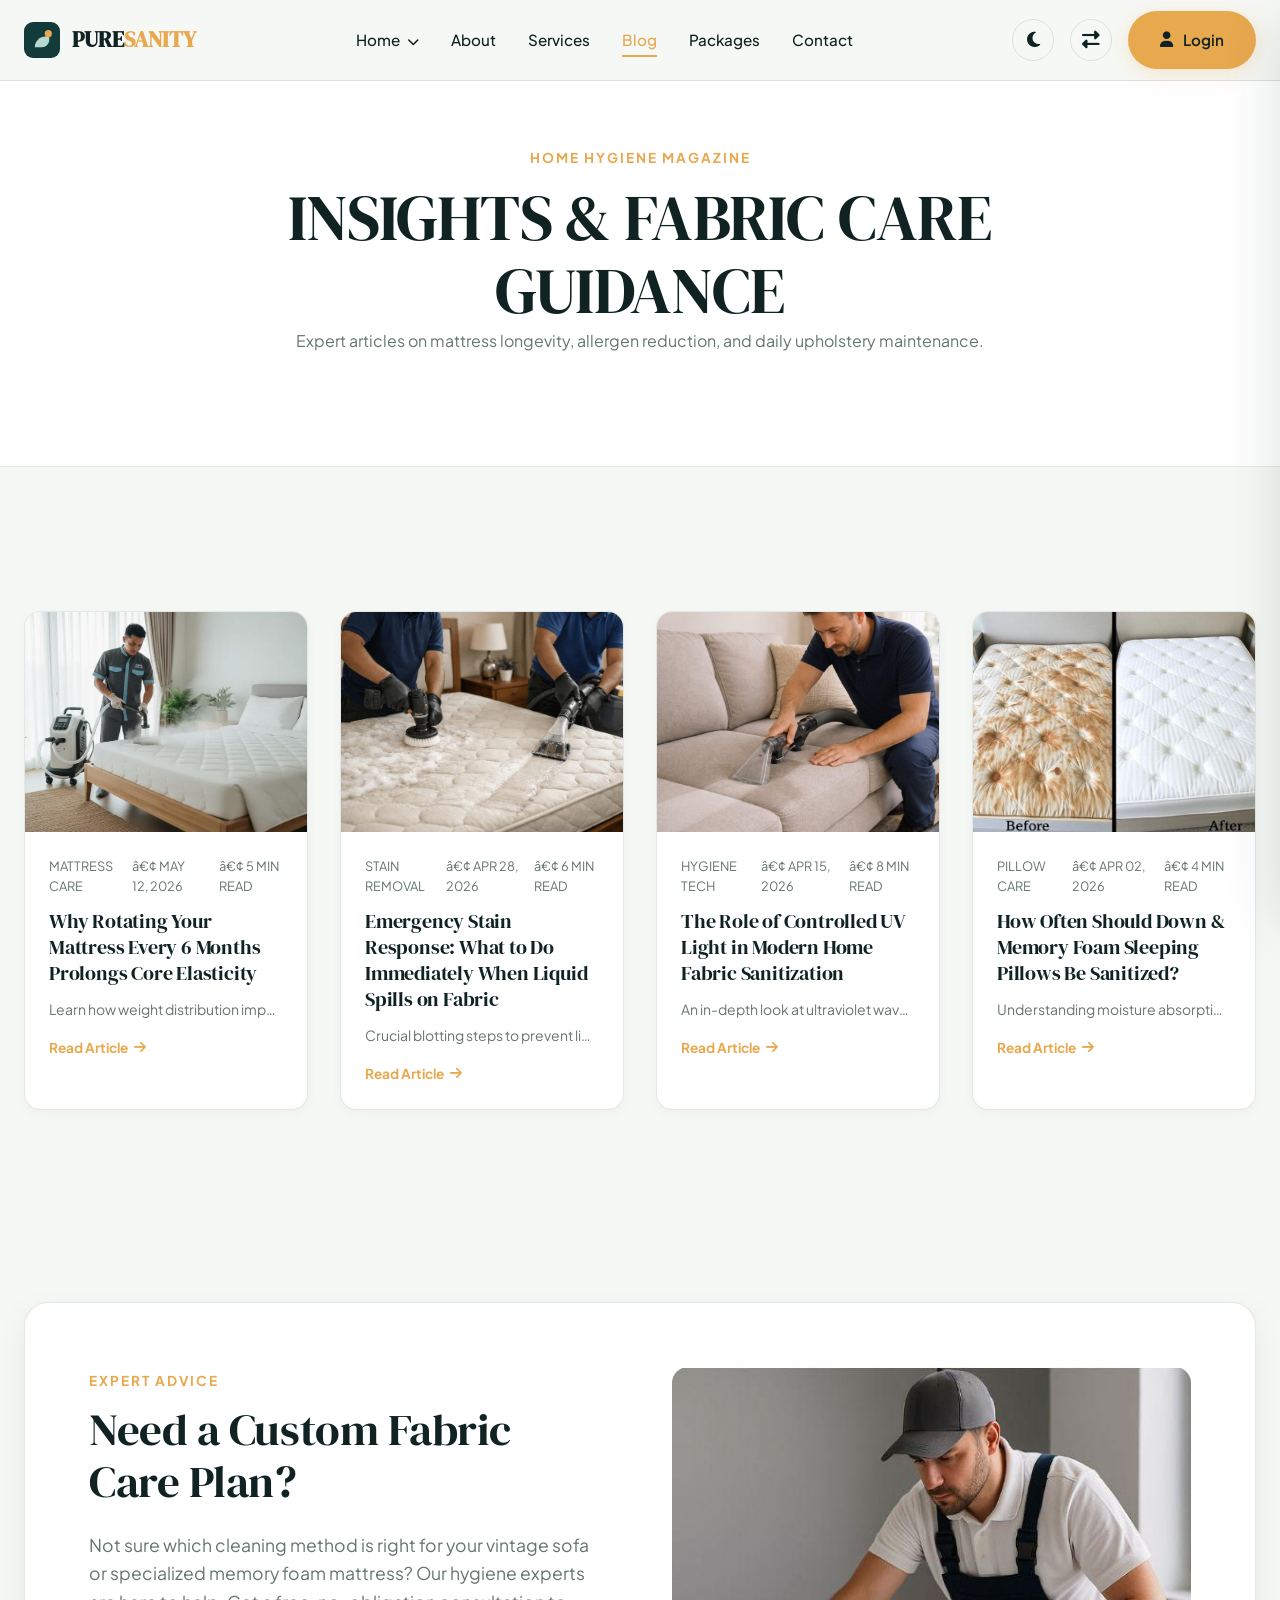
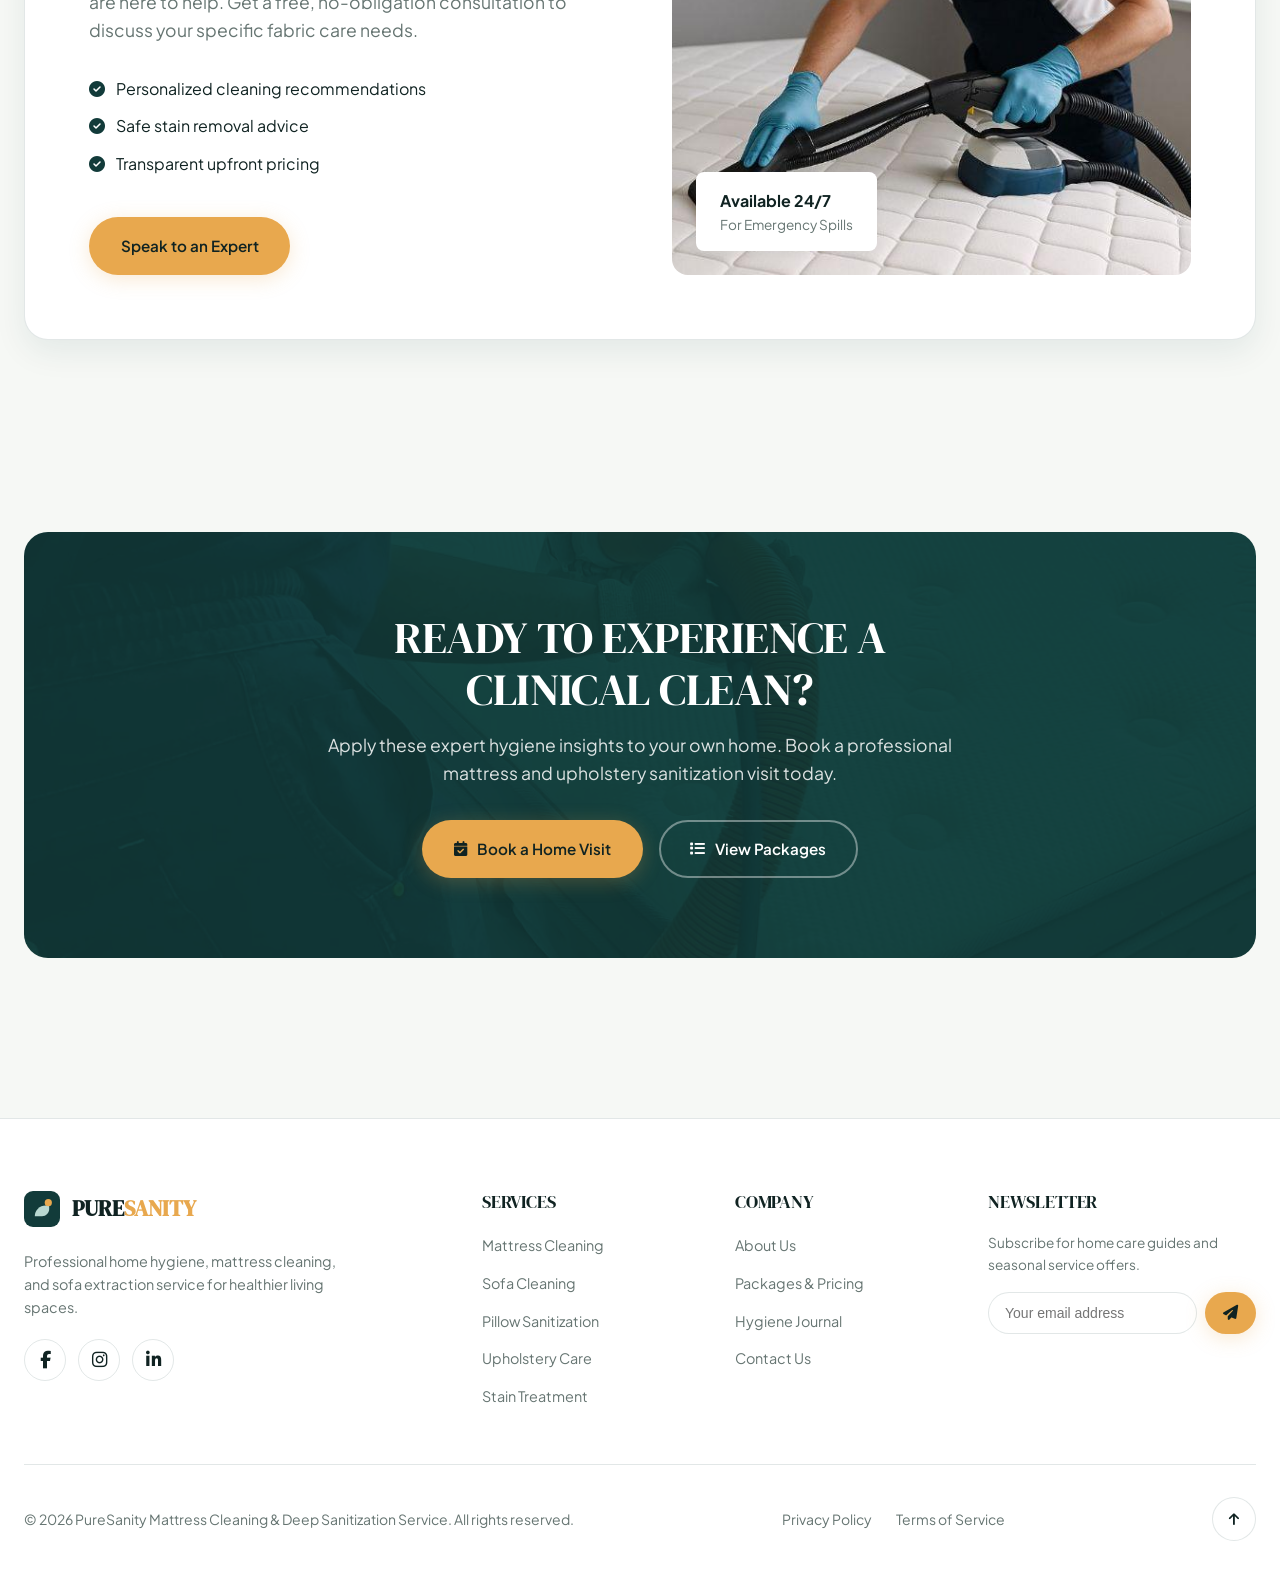
==== blog.html @ ee9d286a "Initial commit" ====
﻿<!DOCTYPE html>
<html lang="en" data-theme="light" dir="ltr">
<head>
  <meta charset="UTF-8">
  <meta name="viewport" content="width=device-width, initial-scale=1.0">
  <title>Home Hygiene Magazine & Care Tips | PureSanity</title>
  <meta name="description" content="Explore expert articles, mattress maintenance guides, stain removal tips, and fabric care advice from PureSanity hygiene specialists.">
  
  <!-- Favicon -->
  <link rel="icon" type="image/svg+xml" href="assets/images/favicon.svg">
  
  <link rel="stylesheet" href="https://cdnjs.cloudflare.com/ajax/libs/font-awesome/6.4.0/css/all.min.css">
  <link rel="stylesheet" href="assets/css/style.css">
  <link rel="stylesheet" href="assets/css/rtl.css" id="rtl-stylesheet" disabled>
</head>
<body>

  <!-- HEADER -->
  <header class="site-header">
    <div class="container">
      <div class="navbar-inner">
        <a href="index.html" class="brand-logo">
          <svg viewBox="0 0 40 40" fill="none" xmlns="http://www.w3.org/2000/svg">
            <rect width="40" height="40" rx="10" fill="#123B3A"/>
            <path d="M12 28C12 21.3726 17.3726 16 24 16H28V20C28 24.4183 24.4183 28 20 28H12Z" fill="#B9D8D1"/>
            <circle cx="27" cy="13" r="4" fill="#E8A84E"/>
          </svg>
          <span>PURE<span class="highlight">SANITY</span></span>
        </a>

        <ul class="nav-menu">
          <li class="nav-dropdown">
            <a href="index.html" class="nav-link">Home <i class="fas fa-chevron-down" style="font-size: 0.75rem; margin-left: 4px;"></i></a>
            <ul class="dropdown-menu">
              <li><a href="index.html">Home 1 - Main Landing</a></li>
              <li><a href="home2.html">Home 2 - Hygiene Journal</a></li>
            </ul>
          </li>
          <li><a href="about.html" class="nav-link">About</a></li>
          <li><a href="services.html" class="nav-link">Services</a></li>
          <li><a href="blog.html" class="nav-link active">Blog</a></li>
          <li><a href="packages.html" class="nav-link">Packages</a></li>
          <li><a href="contact.html" class="nav-link">Contact</a></li>
        </ul>

        <div class="header-actions">
          <button class="icon-btn theme-toggle-btn"><i class="fas fa-cog"></i></button>
          <button class="icon-btn rtl-toggle-btn"><i class="fas fa-right-left"></i></button>
          <a href="login.html" class="btn btn-accent header-cta"><i class="fas fa-user"></i> Login</a>
          <button class="hamburger-btn"><i class="fas fa-bars"></i></button>
        </div>
      </div>
    </div>
  </header>

  <!-- MOBILE DRAWER -->
  <div class="mobile-drawer-overlay"></div>
  <aside class="mobile-drawer">
    <div class="drawer-header">
      <a href="index.html" class="brand-logo"><span>PURE<span class="highlight">SANITY</span></span></a>
      <button class="drawer-close-btn"><i class="fas fa-times"></i></button>
    </div>
    <ul class="drawer-links">
      <li><a href="index.html" class="drawer-link">Home 1 - Main Landing</a></li>
      <li><a href="home2.html" class="drawer-link">Home 2 - Hygiene Journal</a></li>
      <li><a href="about.html" class="drawer-link">About Us</a></li>
      <li><a href="services.html" class="drawer-link">Services</a></li>
      <li><a href="blog.html" class="drawer-link">Blog</a></li>
      <li><a href="packages.html" class="drawer-link">Packages</a></li>
      <li><a href="contact.html" class="drawer-link">Contact</a></li>
    </ul>
    <div class="drawer-footer" style="padding: 1.5rem 1rem; border-top: 1px solid var(--border-color); text-align: center;">
      <div style="display: flex; gap: 1rem; justify-content: center; margin-bottom: 1rem;">
        <button class="icon-btn theme-toggle-btn" aria-label="Toggle Theme"><i class="fas fa-cog"></i></button>
        <button class="icon-btn rtl-toggle-btn" aria-label="Toggle RTL"><i class="fas fa-right-left"></i></button>
      </div>
      <a href="login.html" class="btn btn-accent" style="width: 100%;"><i class="fas fa-user"></i> Login</a>
    </div>
  </aside>

  <main>
    <section class="section-padding" style="padding-top: 9rem; background: var(--card-bg); border-bottom: 1px solid var(--border-color);">
      <div class="container" style="text-align: center; max-width: 760px;">
        <span class="eyebrow">HOME HYGIENE MAGAZINE</span>
        <h1>INSIGHTS & FABRIC CARE GUIDANCE</h1>
        <p>Expert articles on mattress longevity, allergen reduction, and daily upholstery maintenance.</p>
      </div>
    </section>

    <!-- BLOG LISTING -->
    <section class="section-padding">
      <div class="container">
        
        <div class="blog-grid blog-grid-4">
          
          <!-- Article 1 -->
          <div class="blog-card">
            <div class="blog-card-img">
              <img src="image/dl6NIBAydapUE77KuL_OEEF1n1flhymvn40sT5fC1OxCrNCsSuR3wye9VZiqDlIWZXTJBAWCOGMWAYIOysOtWomRNqywPKfJl8BVs1adCQL2G90NB1WmTGNNVctzx9qe66_ns92P-P2A3EZnP33vRLMXw6JMaeAHyG3TJxriOOgk0.jpg" alt="Mattress Rotation Guide">
            </div>
            <div class="blog-card-body">
              <div class="blog-meta">
                <span>MATTRESS CARE</span>
                <span>â€¢ MAY 12, 2026</span>
                <span>â€¢ 5 MIN READ</span>
              </div>
              <h3 class="blog-card-title"><a href="blog-single.html">Why Rotating Your Mattress Every 6 Months Prolongs Core Elasticity</a></h3>
              <p style="font-size: 0.875rem; color: var(--text-muted);">Learn how weight distribution impacts memory foam longevity and structural support.</p>
              <a href="blog-single.html" class="explore-link" style="margin-top: 1rem;">Read Article <i class="fas fa-arrow-right"></i></a>
            </div>
          </div>

          <!-- Article 2 -->
          <div class="blog-card">
            <div class="blog-card-img">
              <img src="image/tya3EnGw61Cu-zsh71yIJkEiluRJcIaPoTgvw4shGCLXQYhsBDjV89UckmNe_ky3zL4SzfuLqpwl_73lXzEM37jmcVzTBxJXmE2Crdjz-wu1pGndozGb1Gnf0vyMTn_46pvSnzViJhTlkjoaK5GyVyQFrwRyvWnQ6Ntzdl6FoOC9n.jpg" alt="Sofa Stain Removal">
            </div>
            <div class="blog-card-body">
              <div class="blog-meta">
                <span>STAIN REMOVAL</span>
                <span>â€¢ APR 28, 2026</span>
                <span>â€¢ 6 MIN READ</span>
              </div>
              <h3 class="blog-card-title"><a href="blog-single.html">Emergency Stain Response: What to Do Immediately When Liquid Spills on Fabric</a></h3>
              <p style="font-size: 0.875rem; color: var(--text-muted);">Crucial blotting steps to prevent liquids from reaching foam layers before professional help arrives.</p>
              <a href="blog-single.html" class="explore-link" style="margin-top: 1rem;">Read Article <i class="fas fa-arrow-right"></i></a>
            </div>
          </div>

          <!-- Article 3 -->
          <div class="blog-card">
            <div class="blog-card-img">
              <img src="image/yEmttYD_Kvpm0fCVPF55JCp5E7gO4-sQ2zcJQA5-W-bUNsr9EAMIavuyRJEWamj61B3sYcUOmFOafXZwGLujO1IQx9Tq2B0OjSARPo9s43kVb30ddw6OnlsKKz8lia4y-xjT_1jtHDrrM-nFy-YL1Zc-AAq4r-UUAILDu6eZ5RDMP.jpg" alt="UV Sanitization Science">
            </div>
            <div class="blog-card-body">
              <div class="blog-meta">
                <span>HYGIENE TECH</span>
                <span>â€¢ APR 15, 2026</span>
                <span>â€¢ 8 MIN READ</span>
              </div>
              <h3 class="blog-card-title"><a href="blog-single.html">The Role of Controlled UV Light in Modern Home Fabric Sanitization</a></h3>
              <p style="font-size: 0.875rem; color: var(--text-muted);">An in-depth look at ultraviolet wavelength applications in luxury hospitality and residential cleaning.</p>
              <a href="blog-single.html" class="explore-link" style="margin-top: 1rem;">Read Article <i class="fas fa-arrow-right"></i></a>
            </div>
          </div>

          <!-- Article 4 -->
          <div class="blog-card">
            <div class="blog-card-img">
              <img src="image/q8H0C_YRwOpIqFPD79ptAo7LLPhJ_E8zvXwgB_cKk9FVRFvmv4TsnFOSdqrRx-gkIIw97zHYzXcmolZp5IwA8EQj0Nkrz7jN3ykR0abNM6gkh5mlPQ6JpXNdgbZCco-ezenVu-eUrrJzqsQSLPYqcwoz1ERtRuEUMztqMZ7q8qs9Y.jpg" alt="Pillow Care">
            </div>
            <div class="blog-card-body">
              <div class="blog-meta">
                <span>PILLOW CARE</span>
                <span>â€¢ APR 02, 2026</span>
                <span>â€¢ 4 MIN READ</span>
              </div>
              <h3 class="blog-card-title"><a href="blog-single.html">How Often Should Down & Memory Foam Sleeping Pillows Be Sanitized?</a></h3>
              <p style="font-size: 0.875rem; color: var(--text-muted);">Understanding moisture absorption in sleeping pillows and recommended maintenance intervals.</p>
              <a href="blog-single.html" class="explore-link" style="margin-top: 1rem;">Read Article <i class="fas fa-arrow-right"></i></a>
            </div>
          </div>

        </div>
      </div>
    </section>

    <!-- NEW RELATED CONTENT: EXPERT CONSULTATION -->
    <section class="section-padding" style="background: var(--bg-light);">
      <div class="container">
        <div class="expert-consultation-grid">
          <div class="consultation-text">
            <span class="eyebrow">EXPERT ADVICE</span>
            <h2 style="margin-bottom: 1.5rem;">Need a Custom Fabric Care Plan?</h2>
            <p style="margin-bottom: 2rem; color: var(--text-muted); font-size: 1.1rem; line-height: 1.6;">
              Not sure which cleaning method is right for your vintage sofa or specialized memory foam mattress? Our hygiene experts are here to help. Get a free, no-obligation consultation to discuss your specific fabric care needs.
            </p>
            <ul style="list-style: none; padding: 0; margin-bottom: 2.5rem;">
              <li style="margin-bottom: 0.75rem;"><i class="fas fa-check-circle" style="color: var(--primary); margin-right: 0.5rem;"></i> Personalized cleaning recommendations</li>
              <li style="margin-bottom: 0.75rem;"><i class="fas fa-check-circle" style="color: var(--primary); margin-right: 0.5rem;"></i> Safe stain removal advice</li>
              <li style="margin-bottom: 0.75rem;"><i class="fas fa-check-circle" style="color: var(--primary); margin-right: 0.5rem;"></i> Transparent upfront pricing</li>
            </ul>
            <a href="contact.html" class="btn btn-accent">Speak to an Expert</a>
          </div>
          <div class="consultation-image" style="position: relative; border-radius: var(--radius-md); overflow: hidden; height: 100%;">
            <img src="image/g9Xo7cSd7O1MMD3TKFVMG4cgk4uLA_6QGSN-Wn8C1u-XYD8Ra-OvwgX6mcbpgKLCoO9axcBpm4nFhCcw552-OdDpyihA-JMtOiqJEh4iyL86bXnYjOjUSoVpYNtvNSuGQOFq6P3fgkwVxL3Fqi9hFDJyf_feH02I0a3GG2GqCZuIr.jpg" alt="Expert Consultation" style="width: 100%; height: 100%; object-fit: cover; min-height: 400px; display: block;">
            <div style="position: absolute; bottom: 1.5rem; left: 1.5rem; background: #fff; padding: 1rem 1.5rem; border-radius: var(--radius-sm); box-shadow: var(--shadow-sm);">
              <div style="font-weight: 700; color: var(--text-main);">Available 24/7</div>
              <div style="font-size: 0.85rem; color: var(--text-muted);">For Emergency Spills</div>
            </div>
          </div>
        </div>
      </div>
    </section>

    <!-- FINAL CTA -->
    <section class="section-padding">
      <div class="container">
        <div class="final-cta-banner">
          <img src="image/HHZ4Zm5hN92dmAQZLXfH4gGqvB8Gk0VfYqupTzXUiPyIZb5bsWShZ4RroW9Rx6xSZJa7ww0wHm56Y3ZehI201b3gEjHwFqMbpEDlKxvI5Yl-yypw3ZyNThmDAGVT_-dtKwiHGmbmqYxMK82MHRnz_6j9WUitwUxIB3h0O0Bu0B24B.jpg" alt="Bedroom Background" class="cta-bg-image">
          <div class="cta-content">
            <h2>READY TO EXPERIENCE A CLINICAL CLEAN?</h2>
            <p>Apply these expert hygiene insights to your own home. Book a professional mattress and upholstery sanitization visit today.</p>
            <div style="display: flex; gap: 1rem; justify-content: center; flex-wrap: wrap;">
              <a href="contact.html" class="btn btn-accent"><i class="fas fa-calendar-check"></i> Book a Home Visit</a>
              <a href="packages.html" class="btn btn-outline" style="color: #fff; border-color: rgba(255,255,255,0.4);"><i class="fas fa-list"></i> View Packages</a>
            </div>
          </div>
        </div>
      </div>
    </section>
  </main>

  <!-- FOOTER -->
  <footer class="site-footer">
    <div class="container">
      <div class="footer-grid">
        <!-- Brand Info -->
        <div class="footer-brand">
          <a href="index.html" class="brand-logo">
            <svg viewBox="0 0 40 40" fill="none" xmlns="http://www.w3.org/2000/svg">
              <rect width="40" height="40" rx="10" fill="#123B3A"/>
              <path d="M12 28C12 21.3726 17.3726 16 24 16H28V20C28 24.4183 24.4183 28 20 28H12Z" fill="#B9D8D1"/>
              <circle cx="27" cy="13" r="4" fill="#E8A84E"/>
            </svg>
            <span>PURE<span class="highlight">SANITY</span></span>
          </a>
          <p>Professional home hygiene, mattress cleaning, and sofa extraction service for healthier living spaces.</p>
          <div style="display: flex; gap: 0.75rem; margin-top: 1.25rem;">
            <a href="#" class="icon-btn" aria-label="Facebook"><i class="fab fa-facebook-f"></i></a>
            <a href="#" class="icon-btn" aria-label="Instagram"><i class="fab fa-instagram"></i></a>
            <a href="#" class="icon-btn" aria-label="LinkedIn"><i class="fab fa-linkedin-in"></i></a>
          </div>
        </div>

        <!-- Services Links -->
        <div class="footer-col">
          <h4>SERVICES</h4>
          <ul class="footer-links">
            <li><a href="services.html#mattress">Mattress Cleaning</a></li>
            <li><a href="services.html#sofa">Sofa Cleaning</a></li>
            <li><a href="services.html#pillow">Pillow Sanitization</a></li>
            <li><a href="services.html#upholstery">Upholstery Care</a></li>
            <li><a href="services.html#stain">Stain Treatment</a></li>
          </ul>
        </div>

        <!-- Company Links -->
        <div class="footer-col">
          <h4>COMPANY</h4>
          <ul class="footer-links">
            <li><a href="about.html">About Us</a></li>
            <li><a href="packages.html">Packages & Pricing</a></li>
            <li><a href="blog.html">Hygiene Journal</a></li>
            <li><a href="contact.html">Contact Us</a></li>
          </ul>
        </div>

        <!-- Support & Newsletter -->
        <div class="footer-col">
          <h4>NEWSLETTER</h4>
          <p style="font-size: 0.85rem; margin-bottom: 0.75rem;">Subscribe for home care guides and seasonal service offers.</p>
          <form class="newsletter-form" onsubmit="event.preventDefault(); alert('Thank you for subscribing!'); this.reset();">
            <input type="email" placeholder="Your email address" required>
            <button type="submit" class="btn btn-accent" style="padding: 0.65rem 1rem;"><i class="fas fa-paper-plane"></i></button>
          </form>
        </div>
      </div>

      <!-- Footer Bottom -->
      <div class="footer-bottom">
        <div>&copy; 2026 PureSanity Mattress Cleaning & Deep Sanitization Service. All rights reserved.</div>
        <div style="display: flex; gap: 1.5rem;">
          <a href="privacy.html">Privacy Policy</a>
          <a href="terms.html">Terms of Service</a>
        </div>
        <button class="back-to-top-btn" aria-label="Back to Top"><i class="fas fa-arrow-up"></i></button>
      </div>
    </div>
  </footer>

  <script src="assets/js/main.js"></script>
</body>
</html>
---- assets/css/style.css ----
/* ==========================================================================
   MATTRESS CLEANING & DEEP SANITIZATION SERVICE - CORE STYLESHEET
   Design Concept: "PURE AIR / DEEP CLEAN"
   Colors:
     Primary:   #123B3A (Deep Forest Teal)
     Secondary: #B9D8D1 (Soft Mint)
     Accent:    #E8A84E (Warm Hygiene Gold)
   Typography:
     Heading:   DM Serif Display
     Body:      Plus Jakarta Sans
   ========================================================================== */

@import url('https://fonts.googleapis.com/css2?family=DM+Serif+Display:ital@0;1&family=Plus+Jakarta+Sans:wght@300;400;500;600;700;800&display=swap');

:root {
  /* Brand Colors */
  --primary: #123B3A;
  --primary-rgb: 18, 59, 58;
  --secondary: #B9D8D1;
  --secondary-rgb: 185, 216, 209;
  --accent: #E8A84E;
  --accent-rgb: 232, 168, 78;
  
  /* Neutrals & Surfaces */
  --bg-light: #F6F8F5;
  --card-bg: #FFFFFF;
  --card-hover: #FCFDFB;
  --text-main: #102322;
  --text-muted: #667572;
  --border-color: rgba(18, 59, 58, 0.12);
  --input-bg: #FFFFFF;
  --header-bg: rgba(246, 248, 245, 0.92);
  --overlay-bg: rgba(16, 35, 34, 0.6);

  /* Typography */
  --font-heading: 'DM Serif Display', Georgia, serif;
  --font-body: 'Plus Jakarta Sans', -apple-system, BlinkMacSystemFont, sans-serif;

  /* Geometry & Physics */
  --radius-sm: 8px;
  --radius-md: 16px;
  --radius-lg: 24px;
  --radius-pill: 9999px;
  --transition: all 0.35s cubic-bezier(0.16, 1, 0.3, 1);
  --transition-fast: all 0.2s ease;

  /* Shadows */
  --shadow-sm: 0 4px 12px rgba(18, 59, 58, 0.04);
  --shadow-md: 0 12px 32px rgba(18, 59, 58, 0.08);
  --shadow-lg: 0 24px 56px rgba(18, 59, 58, 0.14);
  --shadow-glow: 0 0 24px rgba(232, 168, 78, 0.3);
}

/* Dark Mode: "Midnight Hygiene" Palette */
[data-theme="dark"] {
  --primary: #1D524F;
  --primary-rgb: 29, 82, 79;
  --secondary: #316E6A;
  --secondary-rgb: 49, 110, 106;
  --accent: #E8A84E;
  
  --bg-light: #0B1716;
  --card-bg: #122524;
  --card-hover: #162E2C;
  --text-main: #E6F0EE;
  --text-muted: #8E9F9C;
  --border-color: rgba(185, 216, 209, 0.12);
  --input-bg: #0E1D1C;
  --header-bg: rgba(11, 23, 22, 0.92);
  --overlay-bg: rgba(5, 12, 11, 0.85);

  --shadow-sm: 0 4px 12px rgba(0, 0, 0, 0.3);
  --shadow-md: 0 12px 32px rgba(0, 0, 0, 0.45);
  --shadow-lg: 0 24px 56px rgba(0, 0, 0, 0.6);
}

/* Base Reset & Typography */
*, *::before, *::after {
  box-sizing: border-box;
  margin: 0;
  padding: 0;
}

html, body {
  width: 100%;
  max-width: 100%;
  overflow-x: hidden !important;
}

body {
  font-family: var(--font-body);
  background-color: var(--bg-light);
  color: var(--text-main);
  line-height: 1.6;
  -webkit-font-smoothing: antialiased;
  -moz-osx-font-smoothing: grayscale;
  transition: background-color 0.3s ease, color 0.3s ease;
}

h1, h2, h3, h4, h5, h6 {
  font-family: var(--font-heading);
  color: var(--text-main);
  font-weight: 400;
  line-height: 1.15;
  letter-spacing: -0.01em;
}

h1 { font-size: clamp(2.5rem, 5vw, 4.25rem); }
h2 { font-size: clamp(2rem, 3.5vw, 3rem); }
h3 { font-size: clamp(1.5rem, 2.5vw, 2.25rem); }
h4 { font-size: clamp(1.25rem, 2vw, 1.65rem); }

p {
  color: var(--text-muted);
  font-size: 1rem;
  margin-bottom: 1rem;
}

a {
  color: inherit;
  text-decoration: none;
  transition: var(--transition-fast);
}

img {
  max-width: 100%;
  height: auto;
  display: block;
}

/* Layout Container */
.container {
  width: 100%;
  max-width: 1280px;
  margin: 0 auto;
  padding: 0 1.5rem;
}

.section-padding {
  padding: 6rem 0;
}

@media (max-width: 768px) {
  .section-padding {
    padding: 3.5rem 0;
  }
}

/* Technical Badges & Eyebrows */
.tech-badge {
  display: inline-flex;
  align-items: center;
  gap: 0.5rem;
  background: rgba(var(--primary-rgb), 0.08);
  color: var(--primary);
  border: 1px solid rgba(var(--primary-rgb), 0.18);
  padding: 0.35rem 0.85rem;
  border-radius: var(--radius-sm);
  font-size: 0.725rem;
  font-weight: 700;
  letter-spacing: 1.5px;
  text-transform: uppercase;
  font-family: var(--font-body);
}

[data-theme="dark"] .tech-badge {
  background: rgba(185, 216, 209, 0.1);
  color: var(--secondary);
  border-color: rgba(185, 216, 209, 0.25);
}

.eyebrow {
  display: inline-block;
  color: var(--accent);
  font-weight: 700;
  font-size: 0.85rem;
  letter-spacing: 2px;
  text-transform: uppercase;
  margin-bottom: 0.75rem;
}

/* Buttons */
.btn {
  display: inline-flex;
  align-items: center;
  justify-content: center;
  gap: 0.65rem;
  padding: 0.95rem 1.85rem;
  font-family: var(--font-body);
  font-size: 0.95rem;
  font-weight: 600;
  border-radius: var(--radius-pill);
  border: 2px solid transparent;
  cursor: pointer;
  transition: var(--transition);
  text-align: center;
  white-space: nowrap;
}

.btn-accent {
  background-color: var(--accent);
  color: #102322;
  box-shadow: 0 4px 20px rgba(232, 168, 78, 0.25);
}

.btn-accent:hover {
  background-color: #f0b45b;
  transform: translateY(-2px);
  box-shadow: 0 8px 25px rgba(232, 168, 78, 0.38);
}

.btn-primary {
  background-color: var(--primary);
  color: #FFFFFF;
}

.btn-primary:hover {
  background-color: #1a4d4a;
  transform: translateY(-2px);
  box-shadow: var(--shadow-md);
}

.btn-outline {
  background-color: transparent;
  border-color: var(--border-color);
  color: var(--text-main);
}

.btn-outline:hover {
  border-color: var(--primary);
  color: var(--primary);
  background: rgba(var(--primary-rgb), 0.04);
}

/* Navbar */
.site-header {
  position: fixed;
  top: 0;
  left: 0;
  width: 100%;
  z-index: 1000;
  background: var(--header-bg);
  backdrop-filter: blur(12px);
  -webkit-backdrop-filter: blur(12px);
  border-bottom: 1px solid var(--border-color);
  transition: var(--transition);
}

.site-header.scrolled {
  box-shadow: var(--shadow-sm);
  padding: 0.25rem 0;
}

.navbar-inner {
  display: flex;
  align-items: center;
  justify-content: space-between;
  height: 80px;
}

.brand-logo {
  display: inline-flex;
  align-items: center;
  gap: 0.75rem;
  font-family: var(--font-heading);
  font-size: 1.35rem;
  color: var(--text-main);
  font-weight: 700;
}

.brand-logo svg, .brand-logo img {
  width: 36px;
  height: 36px;
}

.brand-logo span.highlight {
  color: var(--accent);
}

.nav-menu {
  display: flex;
  align-items: center;
  gap: 2rem;
  list-style: none;
}

.nav-link {
  font-size: 0.95rem;
  font-weight: 500;
  color: var(--text-main);
  position: relative;
  padding: 0.5rem 0;
}

.nav-link::after {
  content: '';
  position: absolute;
  bottom: 0;
  left: 0;
  width: 0%;
  height: 2px;
  background-color: var(--accent);
  transition: var(--transition);
}

.nav-link:hover::after, .nav-link.active::after {
  width: 100%;
}

.nav-link:hover, .nav-link.active {
  color: var(--accent);
}

/* Nav Dropdown */
.nav-dropdown {
  position: relative;
}

.dropdown-menu {
  position: absolute;
  top: 100%;
  left: 0;
  min-width: 220px;
  background: var(--card-bg);
  border: 1px solid var(--border-color);
  border-radius: var(--radius-md);
  box-shadow: var(--shadow-md);
  padding: 0.5rem 0;
  list-style: none;
  opacity: 0;
  visibility: hidden;
  transform: translateY(10px);
  transition: var(--transition);
  z-index: 1100;
}

.nav-dropdown:hover .dropdown-menu {
  opacity: 1;
  visibility: visible;
  transform: translateY(0);
}

.dropdown-menu li a {
  display: block;
  padding: 0.65rem 1.25rem;
  font-size: 0.9rem;
  font-weight: 600;
  color: var(--text-main);
  transition: var(--transition-fast);
}

.dropdown-menu li a:hover {
  background: rgba(var(--primary-rgb), 0.06);
  color: var(--accent);
}

.header-actions {
  display: flex;
  align-items: center;
  gap: 1rem;
}

.icon-btn {
  background: transparent;
  border: 1px solid var(--border-color);
  color: var(--text-main);
  width: 42px;
  height: 42px;
  border-radius: 50%;
  display: flex;
  align-items: center;
  justify-content: center;
  cursor: pointer;
  transition: var(--transition);
  font-size: 1.1rem;
}

.icon-btn:hover {
  background: rgba(var(--primary-rgb), 0.08);
  border-color: var(--primary);
  color: var(--primary);
}

.hamburger-btn {
  display: none;
  background: transparent;
  border: none;
  color: var(--text-main);
  font-size: 1.6rem;
  cursor: pointer;
  padding: 0.25rem;
}

/* Mobile Drawer (<=1024px) */
@media (max-width: 1024px) {
  .nav-menu, .header-cta {
    display: none;
  }
  .hamburger-btn {
    display: flex;
    align-items: center;
    justify-content: center;
  }
}

.mobile-drawer-overlay {
  position: fixed;
  inset: 0;
  background: var(--overlay-bg);
  backdrop-filter: blur(4px);
  z-index: 1050;
  opacity: 0;
  visibility: hidden;
  transition: var(--transition);
}

.mobile-drawer-overlay.active {
  opacity: 1;
  visibility: visible;
}

.mobile-drawer {
  position: fixed;
  top: 0;
  right: -320px;
  width: 320px;
  max-width: 85vw;
  height: 100vh;
  background: var(--card-bg);
  z-index: 1060;
  box-shadow: var(--shadow-lg);
  padding: 2rem 1.5rem;
  display: flex;
  flex-direction: column;
  justify-content: space-between;
  transition: var(--transition);
  overflow-y: auto;
}

.mobile-drawer.active {
  right: 0;
}

.drawer-header {
  display: flex;
  align-items: center;
  justify-content: space-between;
  padding-bottom: 1.5rem;
  border-bottom: 1px solid var(--border-color);
}

.drawer-close-btn {
  background: transparent;
  border: none;
  font-size: 1.5rem;
  color: var(--text-main);
  cursor: pointer;
}

.drawer-links {
  list-style: none;
  display: flex;
  flex-direction: column;
  gap: 1.25rem;
  margin: 2rem 0;
}

.drawer-link {
  font-size: 1.15rem;
  font-weight: 600;
  color: var(--text-main);
  display: block;
}

.drawer-link:hover, .drawer-link.active {
  color: var(--accent);
}

.drawer-footer {
  padding-top: 1.5rem;
  border-top: 1px solid var(--border-color);
  display: flex;
  flex-direction: column;
  gap: 1rem;
}

/* HERO SECTION */
.hero-split {
  padding-top: 8rem;
  padding-bottom: 4rem;
  min-height: 90vh;
  display: flex;
  align-items: center;
}

.hero-grid {
  display: grid;
  grid-template-columns: 1fr 1fr;
  gap: 3.5rem;
  align-items: center;
}

@media (max-width: 991px) {
  .hero-grid {
    grid-template-columns: 1fr;
    gap: 2.5rem;
  }
}

.hero-content h1 {
  margin: 1.25rem 0;
  color: var(--text-main);
}

.hero-subtitle {
  font-size: 1.15rem;
  color: var(--text-muted);
  margin-bottom: 2rem;
  max-width: 540px;
}

.hero-btn-group {
  display: flex;
  flex-wrap: wrap;
  gap: 1rem;
}

.hero-visual-wrap {
  position: relative;
  border-radius: var(--radius-lg);
  overflow: visible;
}

.hero-image-box {
  position: relative;
  border-radius: var(--radius-lg);
  overflow: hidden;
  box-shadow: var(--shadow-lg);
}

.hero-image-box img {
  width: 100%;
  height: 520px;
  object-fit: cover;
  transition: transform 0.6s ease;
}

.hero-image-box:hover img {
  transform: scale(1.03);
}

.sanitization-ring {
  position: absolute;
  inset: -15px;
  border: 2px dashed var(--secondary);
  border-radius: calc(var(--radius-lg) + 15px);
  pointer-events: none;
  animation: rotateRing 30s linear infinite;
  opacity: 0.6;
}

@keyframes rotateRing {
  from { transform: rotate(0deg); }
  to { transform: rotate(360deg); }
}

.floating-badge {
  position: absolute;
  background: var(--card-bg);
  color: var(--text-main);
  padding: 0.75rem 1.25rem;
  border-radius: var(--radius-md);
  box-shadow: var(--shadow-md);
  border: 1px solid var(--border-color);
  display: flex;
  align-items: center;
  gap: 0.75rem;
  font-weight: 700;
  font-size: 0.85rem;
  z-index: 10;
  animation: floatAnim 4s ease-in-out infinite alternate;
}

.floating-badge i {
  color: var(--accent);
  font-size: 1.2rem;
}

.badge-top-left {
  top: 30px;
  left: -20px;
}

.badge-bottom-right {
  bottom: 40px;
  right: -20px;
  animation-delay: 2s;
}

@keyframes floatAnim {
  from { transform: translateY(0); }
  to { transform: translateY(-10px); }
}

/* TRUST STRIP */
.trust-strip {
  background: var(--card-bg);
  border-top: 1px solid var(--border-color);
  border-bottom: 1px solid var(--border-color);
  padding: 2.5rem 0;
}

.trust-grid {
  display: grid;
  grid-template-columns: repeat(4, 1fr);
  gap: 2rem;
  text-align: center;
}

@media (max-width: 768px) {
  .trust-grid {
    grid-template-columns: repeat(2, 1fr);
    gap: 1.5rem;
  }
}

.trust-item h3 {
  font-family: var(--font-heading);
  font-size: 2.5rem;
  color: var(--primary);
  margin-bottom: 0.25rem;
}

[data-theme="dark"] .trust-item h3 {
  color: var(--secondary);
}

.trust-item p {
  font-size: 0.9rem;
  font-weight: 600;
  color: var(--text-muted);
  margin: 0;
  text-transform: uppercase;
  letter-spacing: 1px;
}

/* SERVICE CATEGORIES (VISUAL SELECTOR) */
.services-selector-grid {
  display: grid;
  grid-template-columns: repeat(4, 1fr);
  gap: 1.5rem;
  margin-top: 3rem;
}

@media (max-width: 1024px) {
  .services-selector-grid {
    grid-template-columns: repeat(2, 1fr);
  }
}

@media (max-width: 576px) {
  .services-selector-grid {
    grid-template-columns: 1fr;
  }
}

.service-card {
  position: relative;
  background: var(--card-bg);
  border-radius: var(--radius-md);
  overflow: hidden;
  box-shadow: var(--shadow-sm);
  border: 1px solid var(--border-color);
  transition: var(--transition);
  display: flex;
  flex-direction: column;
  height: 100%;
}

.service-card:hover {
  transform: translateY(-6px);
  box-shadow: var(--shadow-lg);
  border-color: var(--secondary);
}

.service-card-image {
  position: relative;
  height: 240px;
  overflow: hidden;
}

.service-card-image img {
  width: 100%;
  height: 100%;
  object-fit: cover;
  transition: transform 0.6s ease;
}

.service-card:hover .service-card-image img {
  transform: scale(1.08);
}

.service-card-body {
  padding: 1.5rem;
  display: flex;
  flex-direction: column;
  flex-grow: 1;
  justify-content: space-between;
}

.service-card-title {
  font-size: 1.4rem;
  margin-bottom: 0.5rem;
}

.service-card-desc {
  font-size: 0.9rem;
  color: var(--text-muted);
  margin-bottom: 1.25rem;
}

.service-card-footer {
  display: flex;
  align-items: center;
  justify-content: space-between;
  padding-top: 1rem;
  border-top: 1px solid var(--border-color);
}

.service-price {
  font-weight: 700;
  color: var(--primary);
  font-size: 0.95rem;
}

[data-theme="dark"] .service-price {
  color: var(--secondary);
}

.explore-link {
  display: inline-flex;
  align-items: center;
  gap: 0.4rem;
  font-weight: 700;
  font-size: 0.85rem;
  color: var(--accent);
}

.service-card:hover .explore-link i {
  transform: translateX(4px);
}

/* WHAT'S HIDING INSIDE? (MATTRESS CROSS-SECTION) */
.hiding-section {
  background: var(--card-bg);
  border-radius: var(--radius-lg);
  padding: 4rem 3rem;
  box-shadow: var(--shadow-md);
  border: 1px solid var(--border-color);
  margin-top: 2rem;
}

@media (max-width: 768px) {
  .hiding-section {
    padding: 2.5rem 1.5rem;
  }
}

.hiding-grid {
  display: grid;
  grid-template-columns: 1fr 1fr;
  gap: 3rem;
  align-items: center;
}

@media (max-width: 991px) {
  .hiding-grid {
    grid-template-columns: 1fr;
  }
}

.cross-section-visual {
  position: relative;
  border-radius: var(--radius-md);
  overflow: hidden;
  box-shadow: var(--shadow-md);
  border: 1px solid var(--border-color);
}

.layer-tabs {
  display: flex;
  flex-direction: column;
  gap: 1rem;
}

.layer-tab-btn {
  background: var(--bg-light);
  border: 1px solid var(--border-color);
  border-radius: var(--radius-md);
  padding: 1.25rem 1.5rem;
  text-align: left;
  cursor: pointer;
  transition: var(--transition);
}

.layer-tab-btn.active, .layer-tab-btn:hover {
  background: rgba(var(--primary-rgb), 0.06);
  border-color: var(--primary);
}

[data-theme="dark"] .layer-tab-btn.active {
  background: rgba(185, 216, 209, 0.12);
  border-color: var(--secondary);
}

.layer-tab-header {
  display: flex;
  align-items: center;
  justify-content: space-between;
  margin-bottom: 0.35rem;
}

.layer-tab-title {
  font-family: var(--font-heading);
  font-size: 1.2rem;
  color: var(--text-main);
}

.layer-tab-btn i {
  color: var(--accent);
  font-size: 1.1rem;
}

.layer-tab-desc {
  font-size: 0.875rem;
  color: var(--text-muted);
  margin: 0;
}

/* 5-STEP HORIZONTAL CLEANING PROCESS */
.process-timeline {
  display: grid;
  grid-template-columns: repeat(5, 1fr);
  gap: 1.25rem;
  margin-top: 3rem;
  position: relative;
}

@media (max-width: 1024px) {
  .process-timeline {
    grid-template-columns: repeat(2, 1fr);
  }
}

@media (max-width: 576px) {
  .process-timeline {
    grid-template-columns: 1fr;
  }
}

.process-timeline.timeline-4-col {
  grid-template-columns: repeat(4, 1fr);
}

@media (max-width: 1024px) {
  .process-timeline.timeline-4-col {
    grid-template-columns: repeat(2, 1fr);
  }
}

.process-step {
  background: var(--card-bg);
  border-radius: var(--radius-md);
  border: 1px solid var(--border-color);
  position: relative;
  transition: var(--transition);
  height: 100%;
  overflow: hidden;
  display: flex;
  flex-direction: column;
}

.process-step-img {
  width: 100%;
  height: 180px;
  object-fit: cover;
  display: block;
}

.process-step-body {
  padding: 1.75rem 1.25rem;
  flex-grow: 1;
}

.process-step:hover {
  transform: translateY(-4px);
  border-color: var(--accent);
  box-shadow: var(--shadow-md);
}

.step-num {
  font-family: var(--font-heading);
  font-size: 2.25rem;
  color: var(--accent);
  margin-bottom: 0.75rem;
  line-height: 1;
}

.step-icon {
  width: 48px;
  height: 48px;
  border-radius: 50%;
  background: rgba(var(--primary-rgb), 0.08);
  color: var(--primary);
  display: flex;
  align-items: center;
  justify-content: center;
  font-size: 1.25rem;
  margin-bottom: 1rem;
}

[data-theme="dark"] .step-icon {
  background: rgba(185, 216, 209, 0.12);
  color: var(--secondary);
}

.step-title {
  font-size: 1.15rem;
  margin-bottom: 0.5rem;
}

.step-desc {
  font-size: 0.875rem;
  color: var(--text-muted);
  margin: 0;
}

/* BEFORE & AFTER COMPARISON SLIDER */
.ba-comparison-wrapper {
  position: relative;
  width: 100%;
  max-width: 920px;
  margin: 3rem auto 0;
  height: 480px;
  border-radius: var(--radius-lg);
  overflow: hidden;
  box-shadow: var(--shadow-lg);
  border: 1px solid var(--border-color);
  user-select: none;
  touch-action: none;
}

@media (max-width: 768px) {
  .ba-comparison-wrapper {
    height: 340px;
  }
}

.ba-image-before, .ba-image-after {
  position: absolute;
  inset: 0;
  width: 100%;
  height: 100%;
}

.ba-image-before img, .ba-image-after img {
  width: 100%;
  height: 100%;
  object-fit: cover;
}

.ba-image-after {
  width: 50%;
  overflow: hidden;
  border-right: 2px solid var(--accent);
  z-index: 2;
}

.ba-slider-handle {
  position: absolute;
  top: 0;
  bottom: 0;
  left: 50%;
  width: 4px;
  background: var(--accent);
  z-index: 10;
  cursor: ew-resize;
  transform: translateX(-50%);
}

.ba-handle-button {
  position: absolute;
  top: 50%;
  left: 50%;
  transform: translate(-50%, -50%);
  width: 44px;
  height: 44px;
  border-radius: 50%;
  background: var(--accent);
  color: #102322;
  display: flex;
  align-items: center;
  justify-content: center;
  box-shadow: var(--shadow-md);
  font-size: 1rem;
}

.ba-label {
  position: absolute;
  top: 20px;
  padding: 0.4rem 1rem;
  border-radius: var(--radius-sm);
  background: rgba(16, 35, 34, 0.75);
  color: #FFFFFF;
  font-size: 0.75rem;
  font-weight: 700;
  letter-spacing: 1px;
  text-transform: uppercase;
  z-index: 5;
  backdrop-filter: blur(4px);
}

.label-before { left: 20px; }
.label-after { right: 20px; }

/* PRICING SECTION */
.pricing-grid {
  display: grid;
  grid-template-columns: repeat(3, 1fr);
  gap: 2rem;
  margin-top: 3.5rem;
  align-items: center;
}

@media (max-width: 991px) {
  .pricing-grid {
    grid-template-columns: 1fr;
    max-width: 500px;
    margin-left: auto;
    margin-right: auto;
  }
}

.pricing-card {
  background: var(--card-bg);
  border-radius: var(--radius-lg);
  padding: 2.5rem 2rem;
  border: 1px solid var(--border-color);
  box-shadow: var(--shadow-sm);
  position: relative;
  transition: var(--transition);
  display: flex;
  flex-direction: column;
  height: 100%;
}

.pricing-card.featured {
  border-color: var(--accent);
  box-shadow: var(--shadow-lg);
  transform: scale(1.04);
}

@media (max-width: 991px) {
  .pricing-card.featured {
    transform: none;
  }
}

.featured-ribbon {
  position: absolute;
  top: -14px;
  left: 50%;
  transform: translateX(-50%);
  background: var(--accent);
  color: #102322;
  padding: 0.3rem 1.25rem;
  border-radius: var(--radius-pill);
  font-size: 0.75rem;
  font-weight: 800;
  letter-spacing: 1.5px;
  text-transform: uppercase;
  box-shadow: var(--shadow-sm);
}

.pricing-card-header {
  text-align: center;
  padding-bottom: 1.5rem;
  border-bottom: 1px solid var(--border-color);
  margin-bottom: 1.5rem;
}

.pricing-title {
  font-size: 1.5rem;
  margin-bottom: 0.5rem;
}

.pricing-price {
  font-family: var(--font-heading);
  font-size: 3rem;
  color: var(--primary);
  line-height: 1;
  margin-top: 1rem;
}

[data-theme="dark"] .pricing-price {
  color: var(--secondary);
}

.pricing-features {
  list-style: none;
  margin-bottom: 2rem;
  flex-grow: 1;
}

.pricing-features li {
  display: flex;
  align-items: center;
  gap: 0.75rem;
  margin-bottom: 0.85rem;
  font-size: 0.925rem;
  color: var(--text-main);
}

.pricing-features li i {
  color: var(--accent);
  font-size: 1rem;
}

/* DYNAMIC CLEANING CALCULATOR */
.calculator-box {
  background: var(--card-bg);
  border-radius: var(--radius-lg);
  padding: 3rem;
  box-shadow: var(--shadow-md);
  border: 1px solid var(--border-color);
  margin-top: 3rem;
}

@media (max-width: 768px) {
  .calculator-box {
    padding: 1.75rem;
  }
}

.calc-step-group {
  margin-bottom: 2rem;
}

.calc-step-label {
  font-size: 1rem;
  font-weight: 700;
  color: var(--text-main);
  margin-bottom: 1rem;
  display: block;
}

.calc-options-grid {
  display: grid;
  grid-template-columns: repeat(auto-fit, minmax(140px, 1fr));
  gap: 1rem;
}

.calc-option-btn {
  background: var(--bg-light);
  border: 1px solid var(--border-color);
  border-radius: var(--radius-md);
  padding: 1rem 0.75rem;
  text-align: center;
  cursor: pointer;
  transition: var(--transition);
  font-size: 0.9rem;
  font-weight: 600;
  color: var(--text-main);
}

.calc-option-btn.selected, .calc-option-btn:hover {
  background: rgba(var(--primary-rgb), 0.08);
  border-color: var(--primary);
  color: var(--primary);
}

[data-theme="dark"] .calc-option-btn.selected {
  background: rgba(185, 216, 209, 0.15);
  border-color: var(--secondary);
  color: var(--secondary);
}

.calc-result-panel {
  background: rgba(var(--primary-rgb), 0.04);
  border-radius: var(--radius-md);
  padding: 2rem;
  border: 1px solid var(--border-color);
  display: flex;
  align-items: center;
  justify-content: space-between;
  margin-top: 2rem;
  flex-wrap: wrap;
  gap: 1.5rem;
}

.calc-estimated-price {
  font-family: var(--font-heading);
  font-size: 2.75rem;
  color: var(--primary);
}

[data-theme="dark"] .calc-estimated-price {
  color: var(--secondary);
}

/* UV SANITIZATION SECTION (DARK HYGIENE TECH) */
.uv-tech-section {
  background: #0B1716;
  color: #E6F0EE;
  padding: 6rem 0;
  position: relative;
  overflow: hidden;
}

.uv-tech-grid {
  display: grid;
  grid-template-columns: 1fr 1fr;
  gap: 4rem;
  align-items: center;
}

@media (max-width: 991px) {
  .uv-tech-grid {
    grid-template-columns: 1fr;
  }
}

.uv-tech-content h2 {
  color: #FFFFFF;
  margin-bottom: 1.5rem;
}

.uv-tech-features {
  display: grid;
  grid-template-columns: 1fr 1fr;
  gap: 1.5rem;
  margin-top: 2.5rem;
}

@media (max-width: 576px) {
  .uv-tech-features {
    grid-template-columns: 1fr;
  }
}

.uv-feature-item {
  background: rgba(255, 255, 255, 0.04);
  border: 1px solid rgba(185, 216, 209, 0.15);
  border-radius: var(--radius-md);
  padding: 1.25rem;
}

.uv-feature-item h4 {
  font-size: 1.1rem;
  color: var(--secondary);
  margin-bottom: 0.4rem;
}

.uv-feature-item p {
  color: #94A8A4;
  font-size: 0.85rem;
  margin: 0;
}

.uv-light-effect {
  position: relative;
  border-radius: var(--radius-lg);
  overflow: hidden;
  box-shadow: 0 0 40px rgba(185, 216, 209, 0.2);
}

.uv-light-effect img {
  width: 100%;
  height: 440px;
  object-fit: cover;
}

.uv-beam-overlay {
  position: absolute;
  inset: 0;
  background: linear-gradient(135deg, rgba(185, 216, 209, 0.25) 0%, transparent 60%);
  pointer-events: none;
}

/* WHY CHOOSE US (EDITORIAL EDIT) */
.why-us-grid {
  display: grid;
  grid-template-columns: repeat(3, 1fr);
  gap: 2rem;
  margin-top: 3.5rem;
}

@media (max-width: 991px) {
  .why-us-grid {
    grid-template-columns: repeat(2, 1fr);
  }
}

@media (max-width: 576px) {
  .why-us-grid {
    grid-template-columns: 1fr;
  }
}

.why-card {
  background: var(--card-bg);
  border-radius: var(--radius-md);
  border: 1px solid var(--border-color);
  transition: var(--transition);
  overflow: hidden;
  display: flex;
  flex-direction: column;
}

.why-card:hover {
  transform: translateY(-4px);
  border-color: var(--primary);
  box-shadow: var(--shadow-md);
}

.why-card-img {
  width: 100%;
  height: 380px;
  object-fit: cover;
  display: block;
}

.why-card-body {
  padding: 2rem 1.5rem;
  flex-grow: 1;
}

.why-card-body h4 {
  margin-bottom: 0.5rem;
}

/* SERVICE COVERAGE MAP */
.coverage-pills {
  display: flex;
  flex-wrap: wrap;
  justify-content: center;
  gap: 1rem;
  margin: 2.5rem 0;
}

.coverage-pill {
  background: var(--card-bg);
  border: 1px solid var(--border-color);
  padding: 0.75rem 1.5rem;
  border-radius: var(--radius-pill);
  font-weight: 700;
  font-size: 0.9rem;
  color: var(--text-main);
  box-shadow: var(--shadow-sm);
  display: flex;
  align-items: center;
  gap: 0.5rem;
  cursor: pointer;
  transition: var(--transition);
}

.coverage-pill:hover,
.coverage-pill.active {
  background: var(--primary);
  color: #fff;
  border-color: var(--primary);
}

.map-visual-box {
  background: var(--card-bg);
  border-radius: var(--radius-lg);
  padding: 0;
  border: 1px solid var(--border-color);
  box-shadow: var(--shadow-sm);
  position: relative;
  text-align: center;
  height: auto;
  display: flex;
  align-items: center;
  justify-content: center;
  background-image: radial-gradient(var(--border-color) 1px, transparent 1px);
  background-size: 24px 24px;
  overflow: hidden;
}

/* MAGAZINE TESTIMONIALS */
.testimonial-magazine {
  background: var(--card-bg);
  border-radius: var(--radius-lg);
  padding: 4rem 3rem;
  border: 1px solid var(--border-color);
  box-shadow: var(--shadow-md);
  margin-top: 3rem;
}

@media (max-width: 768px) {
  .testimonial-magazine {
    padding: 2rem 1.5rem;
  }
}

.testimonial-quote {
  font-family: var(--font-heading);
  font-size: clamp(1.4rem, 2.5vw, 2.1rem);
  line-height: 1.35;
  color: var(--text-main);
  margin-bottom: 2rem;
  font-style: italic;
}

.testimonial-author-wrap {
  display: flex;
  align-items: center;
  justify-content: space-between;
  flex-wrap: wrap;
  gap: 1.5rem;
  border-top: 1px solid var(--border-color);
  padding-top: 1.5rem;
}

.author-meta {
  display: flex;
  align-items: center;
  gap: 1rem;
}

.author-avatar {
  width: 54px;
  height: 54px;
  border-radius: 50%;
  object-fit: cover;
}

.author-info h4 {
  font-size: 1.1rem;
  margin-bottom: 0.15rem;
}

.author-info p {
  font-size: 0.85rem;
  margin: 0;
}

/* FAQ ACCORDION */
.faq-accordion {
  max-width: 860px;
  margin: 3rem auto 0;
  display: flex;
  flex-direction: column;
  gap: 1rem;
}

.faq-item {
  background: var(--card-bg);
  border-radius: var(--radius-md);
  border: 1px solid var(--border-color);
  overflow: hidden;
  transition: var(--transition);
}

.faq-header {
  padding: 1.35rem 1.75rem;
  display: flex;
  align-items: center;
  justify-content: space-between;
  cursor: pointer;
  font-weight: 700;
  font-size: 1.05rem;
  color: var(--text-main);
}

.faq-header i {
  color: var(--accent);
  transition: transform 0.3s ease;
}

.faq-item.active .faq-header i {
  transform: rotate(180deg);
}

.faq-body {
  max-height: 0;
  overflow: hidden;
  transition: max-height 0.35s cubic-bezier(0, 1, 0, 1);
  padding: 0 1.75rem;
}

.faq-item.active .faq-body {
  max-height: 400px;
  transition: max-height 0.35s ease-in-out;
  padding: 0 1.75rem 1.5rem;
}

/* FINAL CTA */
.final-cta-banner {
  position: relative;
  background: var(--primary);
  color: #FFFFFF;
  border-radius: var(--radius-lg);
  padding: 5rem 3rem;
  overflow: hidden;
  text-align: center;
}

@media (max-width: 768px) {
  .final-cta-banner {
    padding: 3.5rem 1.5rem;
  }
}

.cta-bg-image {
  position: absolute;
  inset: 0;
  width: 100%;
  height: 100%;
  object-fit: cover;
  opacity: 0.18;
  mix-blend-mode: overlay;
}

.cta-content {
  position: relative;
  z-index: 2;
  max-width: 680px;
  margin: 0 auto;
}

.cta-content h2 {
  color: #FFFFFF;
  margin-bottom: 1rem;
}

.cta-content p {
  color: rgba(255, 255, 255, 0.85);
  font-size: 1.1rem;
  margin-bottom: 2rem;
}

/* FOOTER */
.site-footer {
  background: var(--card-bg);
  border-top: 1px solid var(--border-color);
  padding-top: 4.5rem;
  padding-bottom: 2.5rem;
  margin-top: 4rem;
}

.footer-grid {
  display: grid;
  grid-template-columns: 2fr repeat(3, 1fr);
  gap: 3rem;
  margin-bottom: 3.5rem;
}

@media (max-width: 991px) {
  .footer-grid {
    grid-template-columns: 1fr 1fr;
  }
}

@media (max-width: 576px) {
  .footer-grid {
    grid-template-columns: 1fr;
  }
}

/* Mobile Footer Alignment Fix */
@media (max-width: 768px) {
  .site-footer, 
  .site-footer h1, 
  .site-footer h2, 
  .site-footer h3, 
  .site-footer h4,
  .site-footer p {
    text-align: center !important;
  }
  .site-footer .footer-brand {
    display: flex;
    flex-direction: column;
    align-items: center;
  }
  .site-footer .footer-brand p {
    margin-left: auto;
    margin-right: auto;
  }
  .site-footer .footer-brand div[style*="display: flex"] {
    justify-content: center !important;
  }
  .site-footer .footer-links {
    align-items: center !important;
  }
  .site-footer .newsletter-form {
    justify-content: center !important;
  }
  .footer-bottom {
    flex-direction: column;
    align-items: center !important;
    justify-content: center !important;
    gap: 1.25rem;
    text-align: center !important;
  }
  .footer-bottom div[style*="display: flex"] {
    justify-content: center !important;
  }
}

.footer-brand p {
  margin-top: 1rem;
  font-size: 0.9rem;
  max-width: 320px;
}

.footer-col h4 {
  font-size: 1.15rem;
  margin-bottom: 1.25rem;
}

.footer-links {
  list-style: none;
  display: flex;
  flex-direction: column;
  gap: 0.75rem;
}

.footer-links a {
  font-size: 0.9rem;
  color: var(--text-muted);
}

.footer-links a:hover {
  color: var(--accent);
}

.newsletter-form {
  display: flex;
  gap: 0.5rem;
  margin-top: 1rem;
}

.newsletter-form input {
  padding: 0.75rem 1rem;
  border-radius: var(--radius-pill);
  border: 1px solid var(--border-color);
  background: var(--input-bg);
  color: var(--text-main);
  flex-grow: 1;
  font-size: 0.875rem;
  outline: none;
}

.footer-bottom {
  display: flex;
  align-items: center;
  justify-content: space-between;
  padding-top: 2rem;
  border-top: 1px solid var(--border-color);
  font-size: 0.875rem;
  color: var(--text-muted);
  flex-wrap: wrap;
  gap: 1rem;
}

.back-to-top-btn {
  background: var(--card-bg);
  border: 1px solid var(--border-color);
  color: var(--text-main);
  width: 44px;
  height: 44px;
  border-radius: 50%;
  display: flex;
  align-items: center;
  justify-content: center;
  cursor: pointer;
  transition: var(--transition);
}

.back-to-top-btn:hover {
  background: var(--primary);
  color: #FFFFFF;
}

/* FORMS & MODALS */
.form-group {
  margin-bottom: 1.25rem;
}

.form-label {
  display: block;
  font-size: 0.875rem;
  font-weight: 600;
  margin-bottom: 0.5rem;
  color: var(--text-main);
}

.form-control {
  width: 100%;
  padding: 0.85rem 1.15rem;
  border-radius: var(--radius-sm);
  border: 1px solid var(--border-color);
  background: var(--input-bg);
  color: var(--text-main);
  font-family: var(--font-body);
  font-size: 0.95rem;
  outline: none;
  transition: var(--transition-fast);
}

.form-control:focus {
  border-color: var(--primary);
  box-shadow: 0 0 0 3px rgba(var(--primary-rgb), 0.15);
}

.form-control.is-invalid {
  border-color: #dc3545;
}

.invalid-feedback {
  color: #dc3545;
  font-size: 0.8rem;
  margin-top: 0.25rem;
}

.auth-form-group {
  text-align: left;
}

.auth-password-input {
  padding-right: 2.5rem;
}

.auth-password-icon {
  position: absolute;
  right: 1rem;
  top: 50%;
  transform: translateY(-50%);
  color: var(--text-muted);
  cursor: pointer;
}

/* SUCCESS MODAL */
.modal-overlay {
  position: fixed;
  inset: 0;
  background: var(--overlay-bg);
  z-index: 2000;
  display: flex;
  align-items: center;
  justify-content: center;
  padding: 1.5rem;
  opacity: 0;
  visibility: hidden;
  transition: var(--transition);
}

.modal-overlay.active {
  opacity: 1;
  visibility: visible;
}

.modal-content {
  background: var(--card-bg);
  border-radius: var(--radius-lg);
  padding: 2.5rem;
  max-width: 480px;
  width: 100%;
  text-align: center;
  box-shadow: var(--shadow-lg);
  border: 1px solid var(--border-color);
  transform: scale(0.9);
  transition: var(--transition);
}

.modal-overlay.active .modal-content {
  transform: scale(1);
}

.modal-icon {
  width: 64px;
  height: 64px;
  border-radius: 50%;
  background: rgba(var(--primary-rgb), 0.1);
  color: var(--primary);
  display: flex;
  align-items: center;
  justify-content: center;
  font-size: 2rem;
  margin: 0 auto 1.5rem;
}

/* BLOG CARDS */
.blog-grid {
  display: grid;
  grid-template-columns: repeat(3, 1fr);
  gap: 2rem;
  margin-top: 3rem;
}

@media (max-width: 991px) {
  .blog-grid {
    grid-template-columns: repeat(2, 1fr);
  }
}

@media (max-width: 576px) {
  .blog-grid {
    grid-template-columns: 1fr;
  }
}

.blog-grid.blog-grid-4 {
  grid-template-columns: repeat(4, 1fr);
}
@media (max-width: 1200px) {
  .blog-grid.blog-grid-4 {
    grid-template-columns: repeat(2, 1fr);
  }
}
@media (max-width: 576px) {
  .blog-grid.blog-grid-4 {
    grid-template-columns: 1fr;
  }
}

.blog-card {
  background: var(--card-bg);
  border-radius: var(--radius-md);
  overflow: hidden;
  border: 1px solid var(--border-color);
  box-shadow: var(--shadow-sm);
  transition: var(--transition);
}

.blog-card:hover {
  transform: translateY(-4px);
  box-shadow: var(--shadow-md);
}

.blog-card-img {
  height: 220px;
  overflow: hidden;
}

.blog-card-img img {
  width: 100%;
  height: 100%;
  object-fit: cover;
  transition: transform 0.5s ease;
}

.blog-card:hover .blog-card-img img {
  transform: scale(1.06);
}

.blog-card-body {
  padding: 1.5rem;
}

.blog-card-body p {
  white-space: nowrap;
  overflow: hidden;
  text-overflow: ellipsis;
  margin-bottom: 0;
}

.blog-meta {
  display: flex;
  align-items: center;
  gap: 1rem;
  font-size: 0.8rem;
  color: var(--text-muted);
  margin-bottom: 0.75rem;
}

.blog-card-title {
  font-size: 1.25rem;
  margin-bottom: 0.75rem;
  line-height: 1.3;
}

/* ------------------------------------------------------------------------
   RESPONSIVE BREAKPOINTS & FULL VIEWPORT FIT (MOBILE & TAB 1024px)
   ------------------------------------------------------------------------ */
.stat-grid-3 {
  display: grid;
  grid-template-columns: repeat(3, 1fr);
  gap: 1rem;
}

.pricing-mini-grid {
  display: grid;
  grid-template-columns: repeat(2, 1fr);
  gap: 1rem;
  margin: 1.5rem 0;
}

.form-row-2 {
  display: grid;
  grid-template-columns: repeat(2, 1fr);
  gap: 1rem;
}

@media (max-width: 576px) {
  .pricing-mini-grid, .form-row-2 {
    grid-template-columns: 1fr;
  }
}

@media (max-width: 1024px) {
  .header-actions .theme-toggle-btn,
  .header-actions .rtl-toggle-btn {
    display: none !important;
  }

  .contact-grid {
    grid-template-columns: 1fr !important;
    gap: 2.5rem !important;
  }

  .asymmetric-grid {
    grid-template-columns: 1fr !important;
    gap: 2.5rem !important;
  }

  .why-us-grid {
    grid-template-columns: repeat(2, 1fr) !important;
    gap: 1.5rem !important;
  }

  .hiding-grid {
    grid-template-columns: 1fr !important;
    gap: 2rem !important;
  }

  .process-steps-grid {
    grid-template-columns: repeat(2, 1fr) !important;
    gap: 1.5rem !important;
  }

  .pricing-grid {
    grid-template-columns: 1fr !important;
    max-width: 500px;
    margin: 0 auto;
  }
}

@media (max-width: 768px) {
  .container {
    padding: 0 1.25rem !important;
  }

  .floating-badge {
    display: none !important;
  }

  .why-us-grid,
  .form-row-2,
  .form-row-3,
  .process-steps-grid,
  .stat-grid-3 {
    grid-template-columns: 1fr !important;
  }

  .journal-hero {
    min-height: 70vh;
    padding-top: 7rem;
  }

  .journal-hero-content h1 {
    font-size: 2.2rem !important;
  }
}

/* ------------------------------------------------------------------------
   CARD CONTAINMENT & OVERLAP PREVENTION (ALL SCREEN SIZES)
   ------------------------------------------------------------------------ */
.article-preview-card,
.booking-card-form,
.hiding-section {
  background: var(--card-bg);
  border-radius: var(--radius-lg);
  padding: 2.5rem;
  border: 1px solid var(--border-color);
  box-shadow: var(--shadow-sm);
  box-sizing: border-box;
  width: 100%;
  max-width: 100%;
  height: auto !important;
  overflow: hidden;
  position: relative;
}

.hiding-grid {
  display: grid;
  grid-template-columns: 1fr 1fr;
  gap: 3rem;
  align-items: center;
}

.check-list {
  list-style: none;
  margin: 1.5rem 0;
  padding: 0;
}

.check-list li {
  display: flex;
  gap: 0.75rem;
  align-items: flex-start;
  margin-bottom: 0.75rem;
  font-weight: 600;
  font-size: 0.95rem;
  line-height: 1.5;
  color: var(--text-main);
  word-break: break-word;
}

.check-list li i {
  color: var(--accent);
  margin-top: 0.25rem;
  flex-shrink: 0;
}

@media (max-width: 1024px) {
  .article-preview-card,
  .booking-card-form,
  .hiding-section,
  .contact-sidebar-card,
  .guarantee-box {
    padding: 1.75rem !important;
    text-align: center !important;
    margin-left: auto !important;
    margin-right: auto !important;
  }

  .booking-card-form h2,
  .booking-card-form .form-label,
  .contact-sidebar-card h3,
  .guarantee-box h3,
  .guarantee-box p {
    text-align: center !important;
    display: block !important;
    width: 100% !important;
  }

  .file-upload-box {
    text-align: center !important;
    justify-content: center !important;
    align-items: center !important;
  }

  .info-row-item {
    flex-direction: column !important;
    text-align: center !important;
    align-items: center !important;
    justify-content: center !important;
  }

  .info-row-item .step-icon {
    margin: 0 auto 0.5rem auto !important;
  }

  .check-list li {
    justify-content: center !important;
    text-align: center !important;
  }

  .hiding-grid {
    grid-template-columns: 1fr !important;
    gap: 2rem !important;
    text-align: center !important;
  }

  .hiding-grid img {
    height: 280px !important;
    width: 100% !important;
    margin: 0 auto !important;
  }
}

@media (max-width: 768px) {
  .article-preview-card,
  .booking-card-form,
  .hiding-section,
  .contact-sidebar-card,
  .guarantee-box {
    padding: 1.25rem !important;
  }

  .btn {
    width: 100% !important;
    max-width: 100% !important;
    text-align: center !important;
    justify-content: center !important;
    box-sizing: border-box !important;
    white-space: normal !important;
    word-break: break-word !important;
  }

  h1, h2, h3, h4 {
    word-break: break-word !important;
    overflow-wrap: break-word !important;
    text-align: center !important;
  }
}

/* NEW RELATED CONTENT SECTION FOR BLOG */
.expert-consultation-grid {
  display: grid;
  grid-template-columns: 1fr 1fr;
  gap: 4rem;
  align-items: center;
  background: var(--card-bg);
  border-radius: var(--radius-lg);
  padding: 4rem;
  box-shadow: var(--shadow-md);
  border: 1px solid var(--border-color);
}

@media (max-width: 991px) {
  .expert-consultation-grid {
    grid-template-columns: 1fr;
    padding: 2.5rem;
    gap: 2.5rem;
  }
}

/* ==========================================================================
   TAB VIEW FIX (768px to 1024px) 
   - 3-card sections: 3rd card centered
   - 4-card sections: 2x2 grid
   ========================================================================== */
@media (min-width: 768px) and (max-width: 1024px) {
  /* 4-Card Sections to 2x2 */
  .trust-grid,
  .services-selector-grid,
  .process-timeline.timeline-4-col,
  .blog-grid.blog-grid-4 {
    grid-template-columns: repeat(2, 1fr) !important;
  }

  /* 3-Card Sections to 2 columns */
  .pricing-grid,
  .blog-grid:not(.blog-grid-4),
  .stat-grid-3,
  .why-us-grid { 
    grid-template-columns: repeat(2, 1fr) !important;
  }

  /* Center the 3rd card in 3-Card sections */
  .pricing-grid > *:nth-child(3):last-child,
  .blog-grid:not(.blog-grid-4) > *:nth-child(3):last-child,
  .why-us-grid > *:nth-child(3):last-child {
    grid-column: 1 / -1 !important;
    justify-self: center !important;
    width: calc(50% - 1rem) !important; /* 50% width adjusted for 2rem gap */
  }

  .stat-grid-3 > *:nth-child(3):last-child {
    grid-column: 1 / -1 !important;
    justify-self: center !important;
    width: calc(50% - 0.5rem) !important; /* 50% width adjusted for 1rem gap */
  }

  /* Ensure pricing buttons don't wrap on tablet view */
  .pricing-card .btn {
    white-space: nowrap !important;
  }
}
---- assets/css/rtl.css ----
/* ==========================================================================
   RIGHT-TO-LEFT (RTL) STYLESHEET OVERRIDES
   Mattress Cleaning & Deep Sanitization Service
   ========================================================================== */

[dir="rtl"] body {
  direction: rtl;
  text-align: right;
}

[dir="rtl"] .brand-logo {
  flex-direction: row-reverse;
}

[dir="rtl"] .nav-link::after {
  left: auto;
  right: 0;
}

[dir="rtl"] .mobile-drawer {
  right: auto;
  left: -320px;
}

[dir="rtl"] .mobile-drawer.active {
  left: 0;
  right: auto;
}

[dir="rtl"] .badge-top-left {
  left: auto;
  right: -20px;
}

[dir="rtl"] .badge-bottom-right {
  right: auto;
  left: -20px;
}

[dir="rtl"] .ba-image-after {
  border-right: none;
  border-left: 2px solid var(--accent);
}

[dir="rtl"] .label-before {
  left: auto;
  right: 20px;
}

[dir="rtl"] .label-after {
  right: auto;
  left: 20px;
}

[dir="rtl"] .service-card:hover .explore-link i {
  transform: translateX(-4px);
}

[dir="rtl"] .faq-header i {
  margin-left: 0;
  margin-right: auto;
}

[dir="rtl"] .newsletter-form {
  flex-direction: row-reverse;
}

[dir="rtl"] .btn i {
  transform: scaleX(-1);
}

[dir="rtl"] .form-control {
  text-align: right;
}

[dir="rtl"] select.form-control {
  -webkit-appearance: none;
  -moz-appearance: none;
  appearance: none;
  background-image: url("data:image/svg+xml;charset=UTF-8,%3Csvg xmlns='http://www.w3.org/2000/svg' width='16' height='16' viewBox='0 0 24 24' fill='none' stroke='%23333' stroke-width='2' stroke-linecap='round' stroke-linejoin='round'%3E%3Cpolyline points='6 9 12 15 18 9'%3E%3C/polyline%3E%3C/svg%3E");
  background-repeat: no-repeat;
  background-position: left 1.15rem center;
  background-size: 1rem;
  padding-left: 2.75rem;
  padding-right: 1.15rem;
}

[dir="rtl"] input[type="date"].form-control {
  text-align: right;
  direction: rtl;
  position: relative;
}

[dir="rtl"] input[type="date"]::-webkit-datetime-edit {
  justify-content: flex-end;
}

[dir="rtl"] input[type="date"]::-webkit-calendar-picker-indicator {
  position: absolute;
  left: 1.15rem;
  top: 50%;
  transform: translateY(-50%);
  margin: 0;
}

[dir="rtl"] .auth-form-group {
  text-align: right;
}

[dir="rtl"] .auth-password-input {
  padding-right: 1.15rem;
  padding-left: 2.5rem;
}

[dir="rtl"] .auth-password-icon {
  right: auto;
  left: 1rem;
}
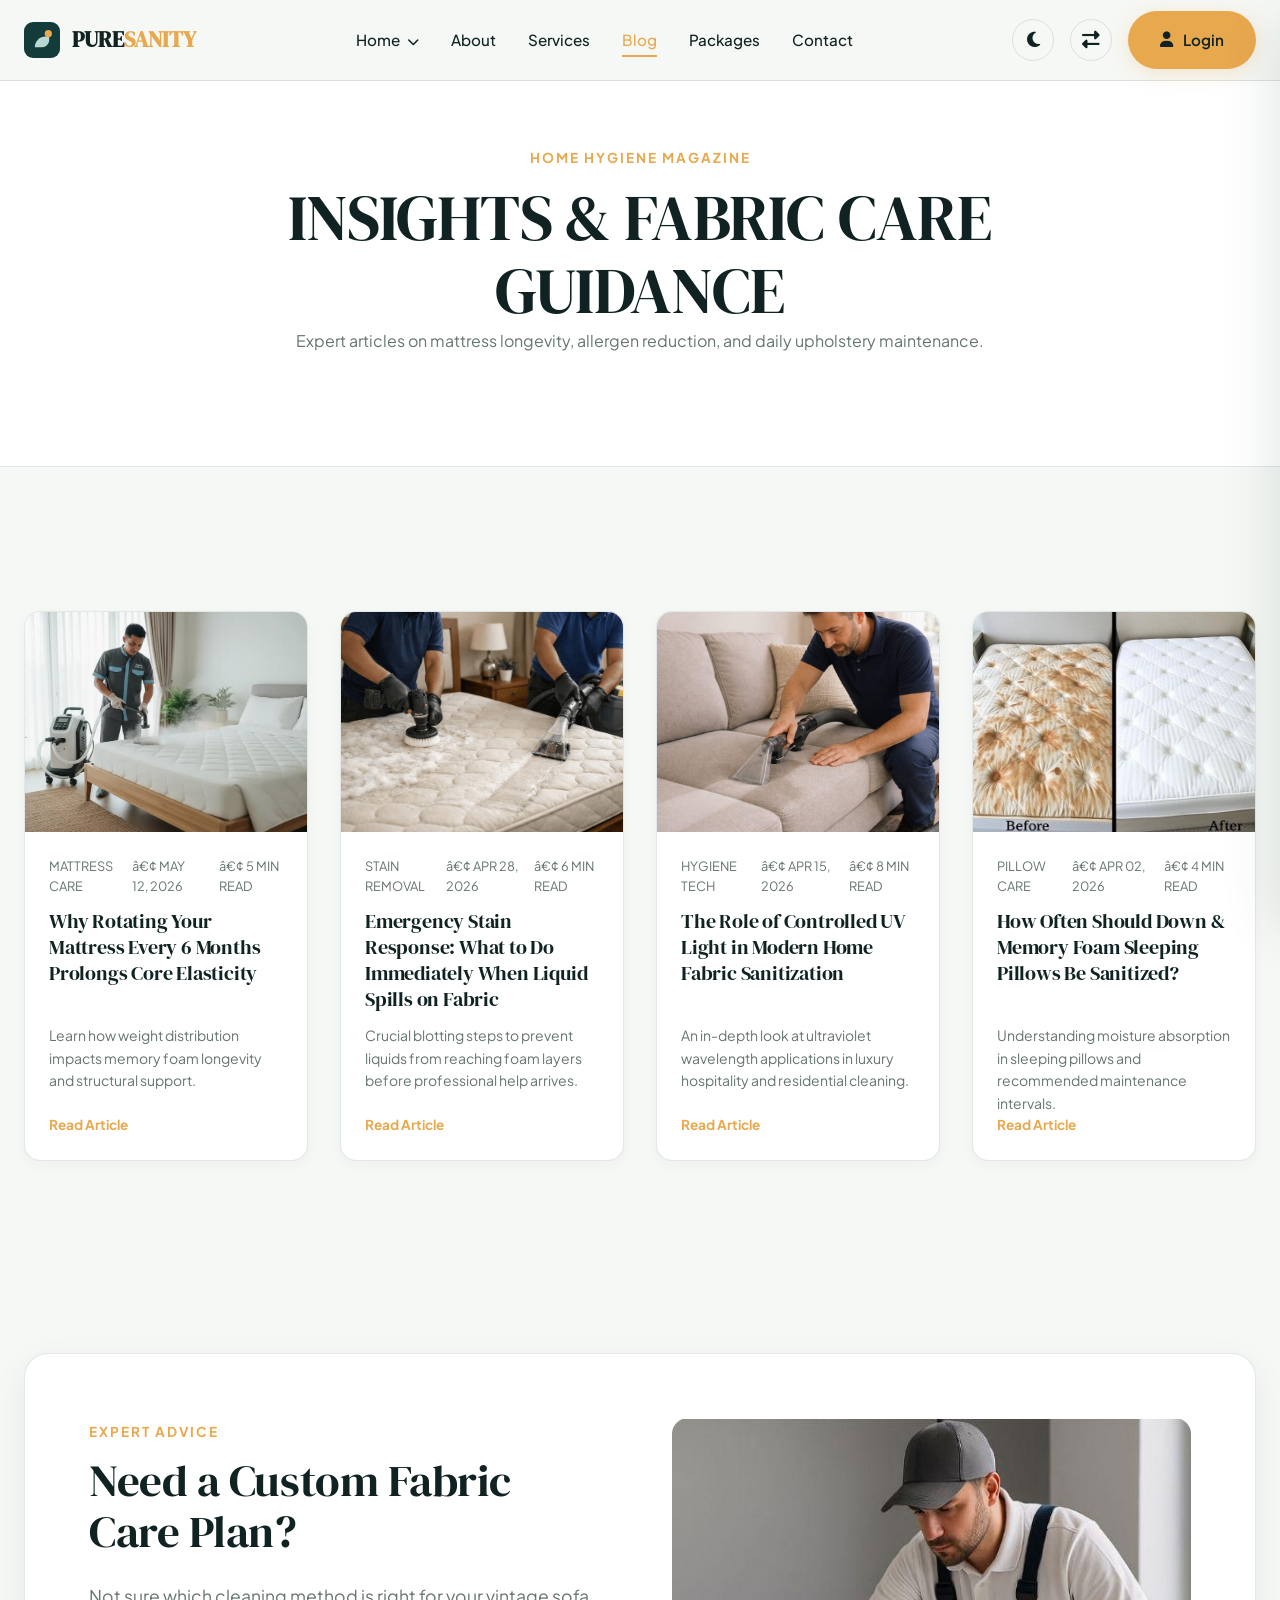
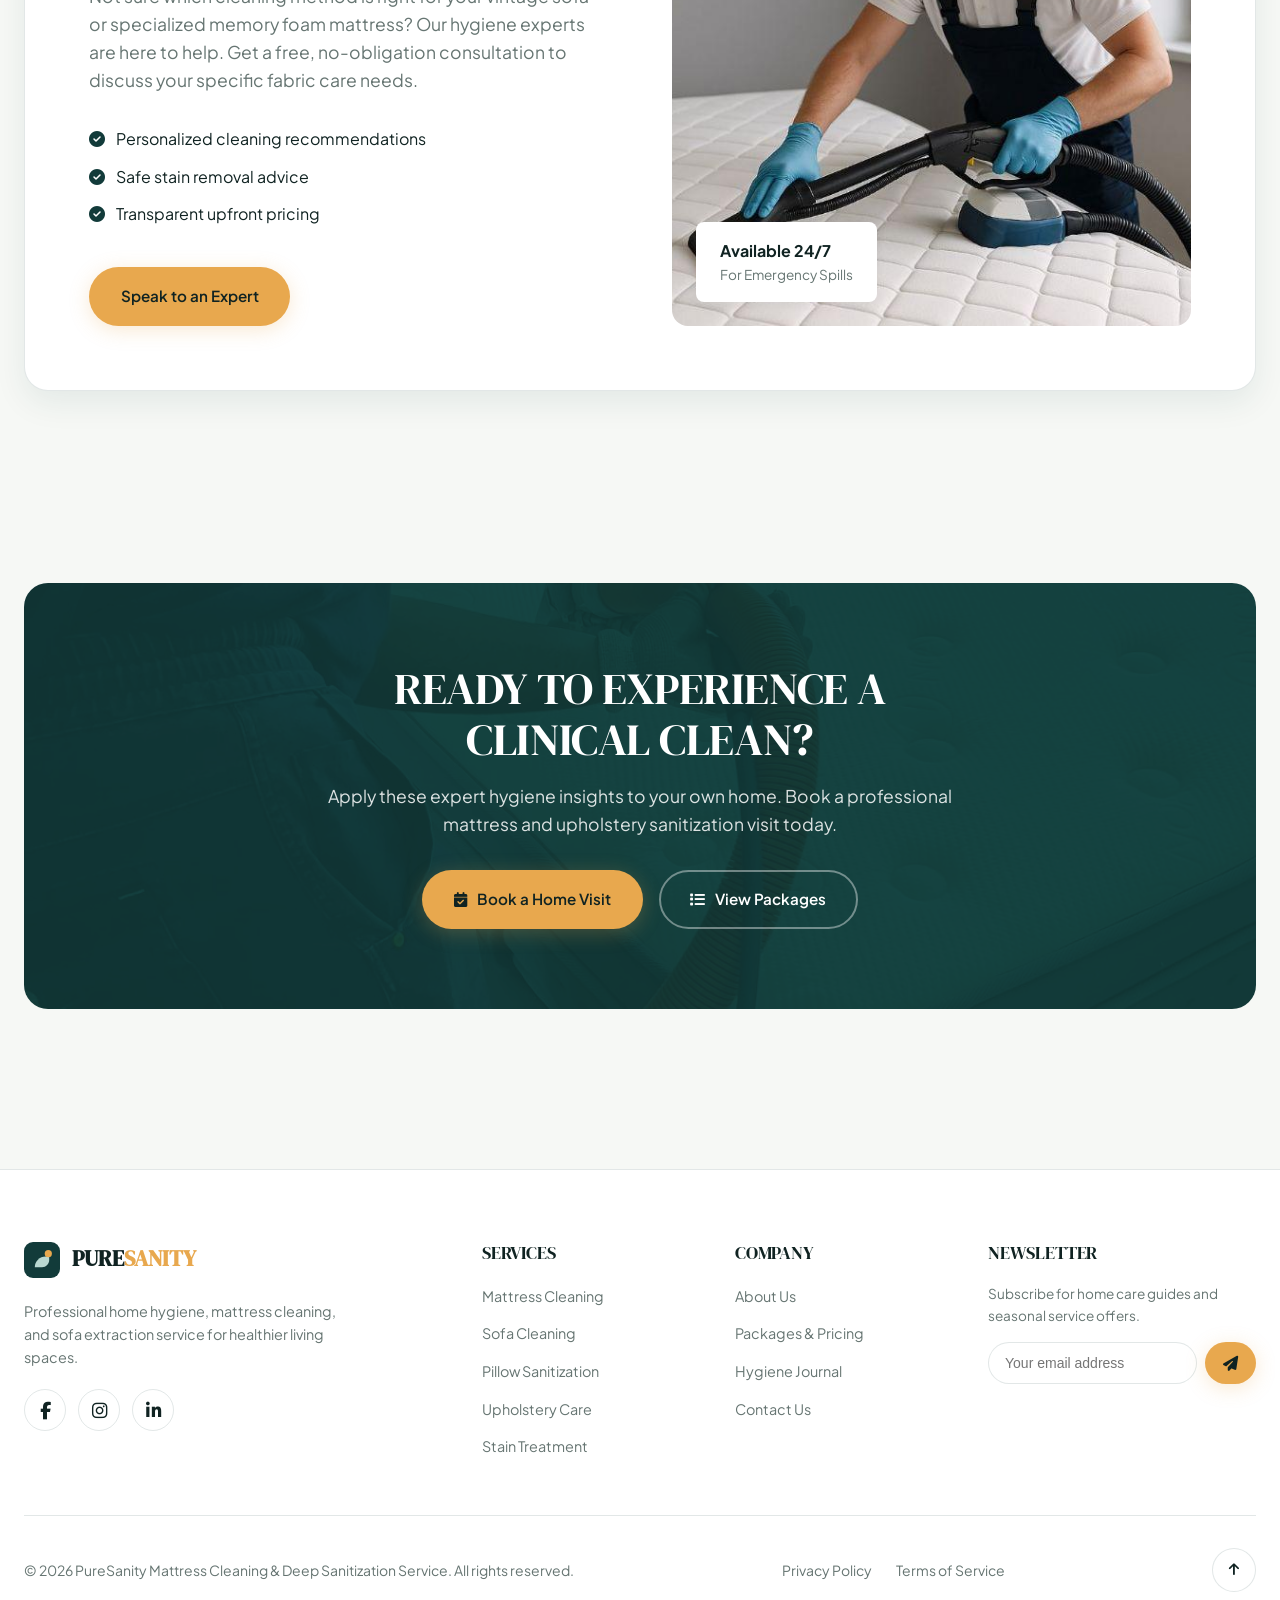
==== commit 1168d200: "second commit" ====
--- a/blog.html
+++ b/blog.html
@@ -1,4 +1,4 @@
-﻿<!DOCTYPE html>
+<!DOCTYPE html>
 <html lang="en" data-theme="light" dir="ltr">
 <head>
   <meta charset="UTF-8">
@@ -106,7 +106,7 @@
               </div>
               <h3 class="blog-card-title"><a href="blog-single.html">Why Rotating Your Mattress Every 6 Months Prolongs Core Elasticity</a></h3>
               <p style="font-size: 0.875rem; color: var(--text-muted);">Learn how weight distribution impacts memory foam longevity and structural support.</p>
-              <a href="blog-single.html" class="explore-link" style="margin-top: 1rem;">Read Article <i class="fas fa-arrow-right"></i></a>
+              <a href="blog-single.html" class="explore-link" style="margin-top: 1rem;">Read Article</a>
             </div>
           </div>
 
@@ -123,7 +123,7 @@
               </div>
               <h3 class="blog-card-title"><a href="blog-single.html">Emergency Stain Response: What to Do Immediately When Liquid Spills on Fabric</a></h3>
               <p style="font-size: 0.875rem; color: var(--text-muted);">Crucial blotting steps to prevent liquids from reaching foam layers before professional help arrives.</p>
-              <a href="blog-single.html" class="explore-link" style="margin-top: 1rem;">Read Article <i class="fas fa-arrow-right"></i></a>
+              <a href="blog-single.html" class="explore-link" style="margin-top: 1rem;">Read Article</a>
             </div>
           </div>
 
@@ -140,7 +140,7 @@
               </div>
               <h3 class="blog-card-title"><a href="blog-single.html">The Role of Controlled UV Light in Modern Home Fabric Sanitization</a></h3>
               <p style="font-size: 0.875rem; color: var(--text-muted);">An in-depth look at ultraviolet wavelength applications in luxury hospitality and residential cleaning.</p>
-              <a href="blog-single.html" class="explore-link" style="margin-top: 1rem;">Read Article <i class="fas fa-arrow-right"></i></a>
+              <a href="blog-single.html" class="explore-link" style="margin-top: 1rem;">Read Article</a>
             </div>
           </div>
 
@@ -157,7 +157,7 @@
               </div>
               <h3 class="blog-card-title"><a href="blog-single.html">How Often Should Down & Memory Foam Sleeping Pillows Be Sanitized?</a></h3>
               <p style="font-size: 0.875rem; color: var(--text-muted);">Understanding moisture absorption in sleeping pillows and recommended maintenance intervals.</p>
-              <a href="blog-single.html" class="explore-link" style="margin-top: 1rem;">Read Article <i class="fas fa-arrow-right"></i></a>
+              <a href="blog-single.html" class="explore-link" style="margin-top: 1rem;">Read Article</a>
             </div>
           </div>
 
--- a/assets/css/style.css
+++ b/assets/css/style.css
@@ -349,7 +349,8 @@
   transition: var(--transition-fast);
 }
 
-.dropdown-menu li a:hover {
+.dropdown-menu li a:hover,
+.dropdown-menu li a.active {
   background: rgba(var(--primary-rgb), 0.06);
   color: var(--accent);
 }
@@ -849,6 +850,14 @@
 @media (max-width: 1024px) {
   .process-timeline {
     grid-template-columns: repeat(2, 1fr);
+  }
+}
+
+@media (max-width: 1024px) and (min-width: 577px) {
+  .process-timeline:not(.timeline-4-col) .process-step:nth-child(5) {
+    grid-column: 1 / -1;
+    justify-self: center;
+    width: calc(50% - 0.625rem);
   }
 }
 
@@ -1032,12 +1041,19 @@
   align-items: center;
 }
 
-@media (max-width: 991px) {
+@media (max-width: 1024px) {
+  .pricing-grid {
+    grid-template-columns: repeat(2, 1fr);
+    max-width: 850px;
+    margin-left: auto;
+    margin-right: auto;
+  }
+}
+
+@media (max-width: 640px) {
   .pricing-grid {
     grid-template-columns: 1fr;
     max-width: 500px;
-    margin-left: auto;
-    margin-right: auto;
   }
 }
 
@@ -1080,6 +1096,7 @@
   letter-spacing: 1.5px;
   text-transform: uppercase;
   box-shadow: var(--shadow-sm);
+  white-space: nowrap;
 }
 
 .pricing-card-header {
@@ -1369,6 +1386,14 @@
   background: var(--primary);
   color: #fff;
   border-color: var(--primary);
+}
+
+@media (max-width: 576px) {
+  .coverage-pill {
+    width: 100%;
+    max-width: 320px;
+    justify-content: center;
+  }
 }
 
 .map-visual-box {
@@ -1715,6 +1740,16 @@
   box-shadow: 0 0 0 3px rgba(var(--primary-rgb), 0.15);
 }
 
+select.form-control {
+  appearance: none;
+  -webkit-appearance: none;
+  background-image: url("data:image/svg+xml;charset=UTF-8,%3csvg xmlns='http://www.w3.org/2000/svg' viewBox='0 0 24 24' fill='none' stroke='%23102322' stroke-width='2' stroke-linecap='round' stroke-linejoin='round'%3e%3cpolyline points='6 9 12 15 18 9'%3e%3c/polyline%3e%3c/svg%3e");
+  background-repeat: no-repeat;
+  background-position: right 1.15rem center;
+  background-size: 1rem;
+  padding-right: 2.75rem;
+}
+
 .form-control.is-invalid {
   border-color: #dc3545;
 }
@@ -1833,6 +1868,9 @@
   border: 1px solid var(--border-color);
   box-shadow: var(--shadow-sm);
   transition: var(--transition);
+  display: flex;
+  flex-direction: column;
+  height: 100%;
 }
 
 .blog-card:hover {
@@ -1843,6 +1881,7 @@
 .blog-card-img {
   height: 220px;
   overflow: hidden;
+  flex-shrink: 0;
 }
 
 .blog-card-img img {
@@ -1858,12 +1897,16 @@
 
 .blog-card-body {
   padding: 1.5rem;
+  display: flex;
+  flex-direction: column;
+  flex: 1;
+}
+
+.blog-card-body .explore-link {
+  margin-top: auto !important;
 }
 
 .blog-card-body p {
-  white-space: nowrap;
-  overflow: hidden;
-  text-overflow: ellipsis;
   margin-bottom: 0;
 }
 
@@ -1880,6 +1923,7 @@
   font-size: 1.25rem;
   margin-bottom: 0.75rem;
   line-height: 1.3;
+  min-height: 6.5rem;
 }
 
 /* ------------------------------------------------------------------------
@@ -2064,9 +2108,14 @@
     margin: 0 auto 0.5rem auto !important;
   }
 
+  .check-list {
+    display: inline-block !important;
+    text-align: left !important;
+  }
+
   .check-list li {
-    justify-content: center !important;
-    text-align: center !important;
+    justify-content: flex-start !important;
+    text-align: left !important;
   }
 
   .hiding-grid {
@@ -2076,9 +2125,11 @@
   }
 
   .hiding-grid img {
-    height: 280px !important;
+    height: auto !important;
     width: 100% !important;
+    max-width: 100% !important;
     margin: 0 auto !important;
+    object-fit: contain !important;
   }
 }
 
